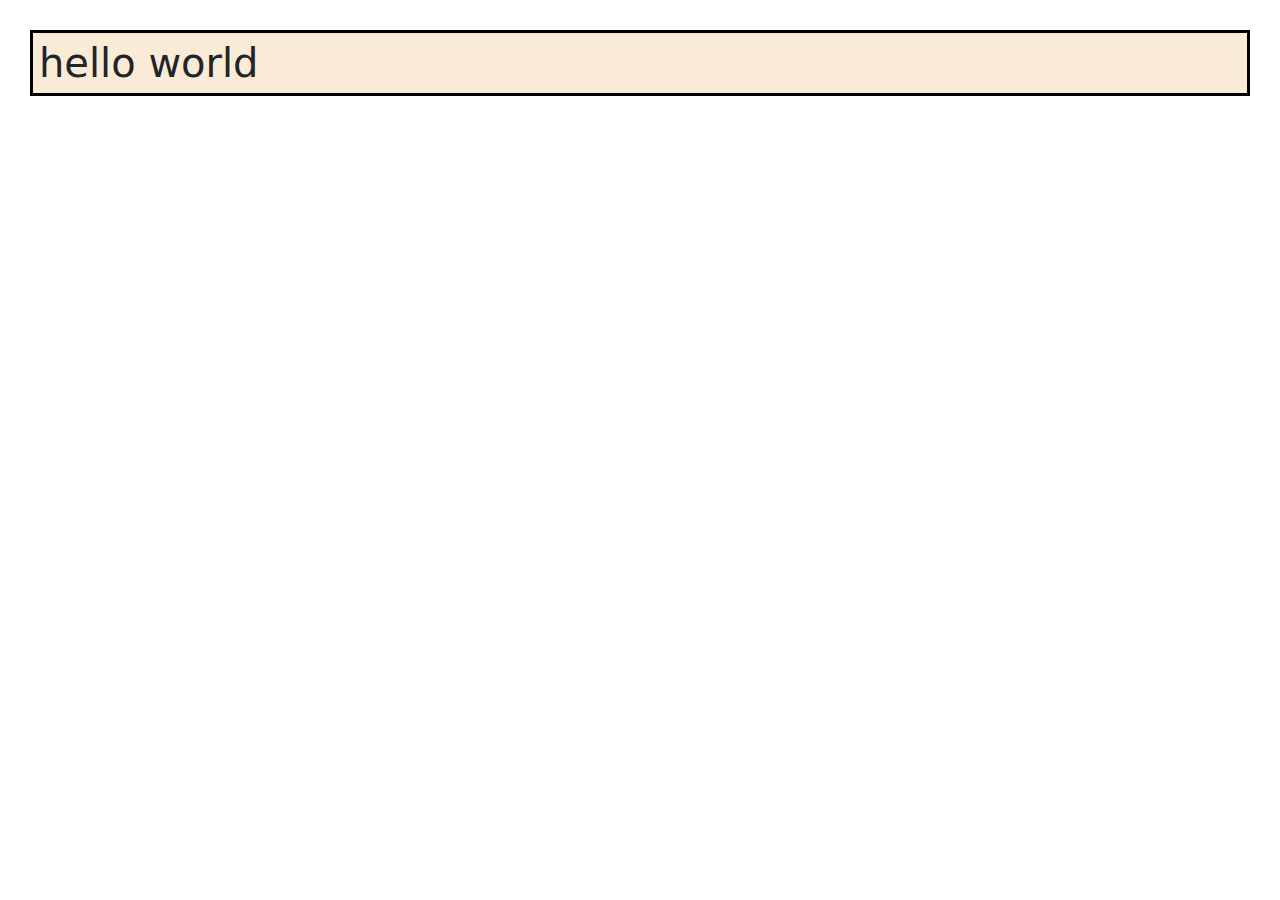
==== bootstrap-5.3.1-dist/form login/login.html @ d6946869 "Add files via upload" ====
<!DOCTYPE html>
<html lang="en">
  <head>
    <meta charset="UTF-8" />
    <meta name="viewport" content="width=device-width, initial-scale=1.0" />
    <title>Form login</title>

    <!-- bootstrap -->
    <link rel="stylesheet" href="../css/bootstrap.min.css" />
    <!-- style css -->
    <link rel="stylesheet" href="style.css" />
  </head>

  <body>
    <h1>hello world</h1>
    <script src="../js/bootstrap.bundle.min.js"></script>
  </body>
</html>
---- bootstrap-5.3.1-dist/form login/style.css ----
h1 {
  background-color: antiquewhite;
  padding: 6px;
  margin: 30px;
  border: solid black;
}
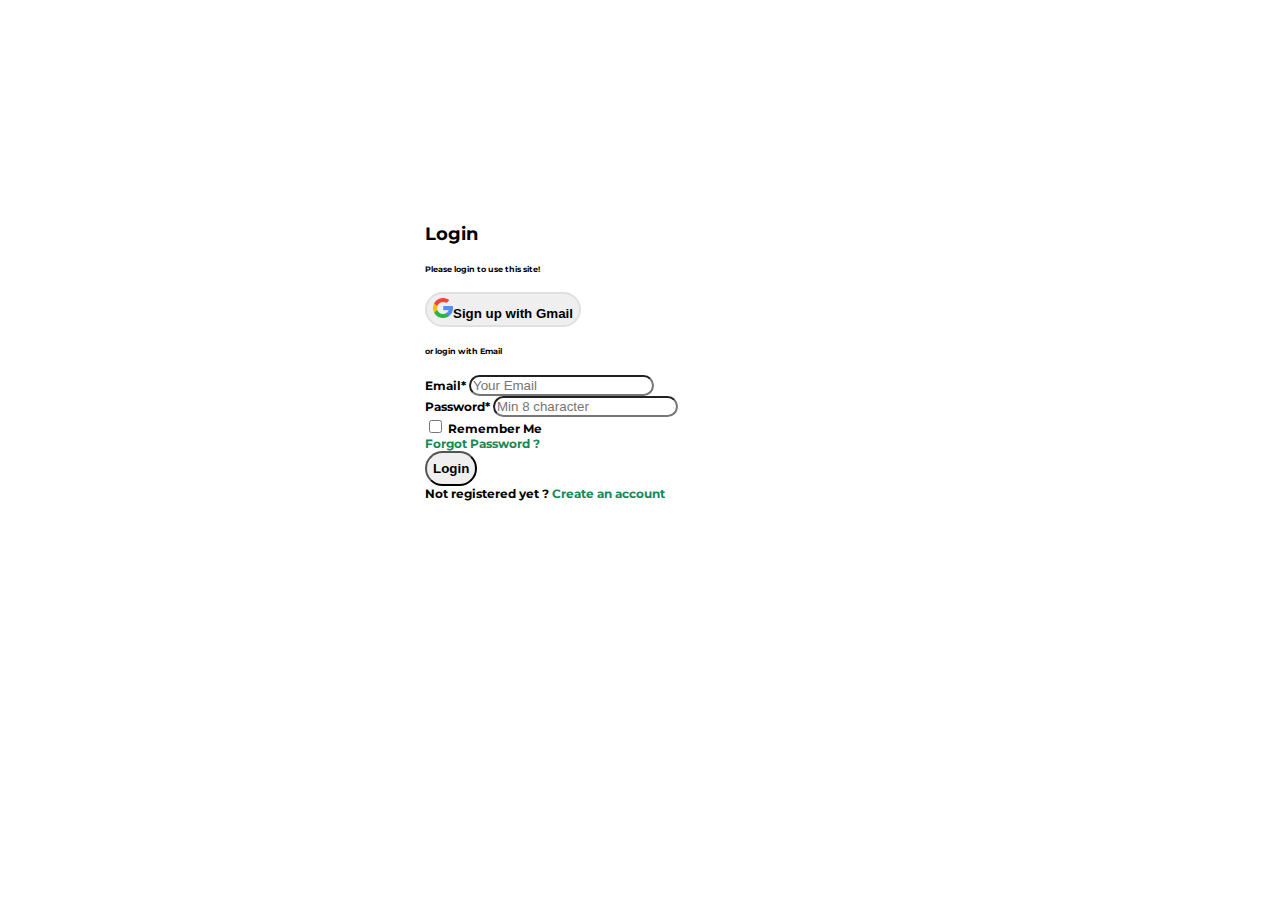
==== commit 75b4e167: "Add files via upload" ====
--- a/bootstrap-5.3.1-dist/form login/login.html
+++ b/bootstrap-5.3.1-dist/form login/login.html
@@ -6,13 +6,87 @@
     <title>Form login</title>
 
     <!-- bootstrap -->
-    <link rel="stylesheet" href="../css/bootstrap.min.css" />
+    <link rel="stylesheet" href="../../css/bootstrap.min.css" />
     <!-- style css -->
     <link rel="stylesheet" href="style.css" />
   </head>
 
   <body>
-    <h1>hello world</h1>
-    <script src="../js/bootstrap.bundle.min.js"></script>
+    <div class="container">
+      <div class="card login-form">
+        <div class="card-body">
+          <h2 class="card-title">Login</h2>
+          <h6 class="card-subtitle text-muted mb-5">
+            Please login to use this site!
+          </h6>
+
+          <div class="d-grid mt-5 mb-4">
+            <button type="submit" class="btn btn-light btn-gmail">
+              <img src="google.png" alt="Gmail" class="img-google me-2" />Sign
+              up with Gmail
+            </button>
+          </div>
+
+          <h6 class="card-subtitle text-muted mb-4 text-center">
+            or login with Email
+          </h6>
+          <form>
+            <div class="mb-4">
+              <label for="exampleInputEmail1" class="form-label">Email*</label>
+              <input
+                type="email"
+                class="form-control"
+                id="exampleInputEmail1"
+                aria-describedby="emailHelp"
+                placeholder="Your Email"
+              />
+            </div>
+            <div class="mb-3">
+              <label for="exampleInputPassword1" class="form-label"
+                >Password*</label
+              >
+              <input
+                type="password"
+                class="form-control"
+                id="exampleInputPassword1"
+                placeholder="Min 8 character"
+              />
+            </div>
+
+            <div class="d-flex justify-content-between">
+              <div class="mb-3 form-check">
+                <input
+                  type="checkbox"
+                  class="form-check-input"
+                  id="exampleCheck1"
+                />
+                <label class="form-check-label" for="exampleCheck1"
+                  >Remember Me</label
+                >
+              </div>
+
+              <div>
+                <a href="#" class="link">Forgot Password ?</a>
+              </div>
+            </div>
+
+            <div class="d-grid mt-5">
+              <button type="submit" class="btn btn-success btn-login">
+                Login
+              </button>
+            </div>
+
+            <div class="mt-3">
+              <label
+                >Not registered yet ?
+                <a href="#" class="link">Create an account</a></label
+              >
+            </div>
+          </form>
+        </div>
+      </div>
+    </div>
+
+    <script src="../../js/bootstrap.min.js"></script>
   </body>
 </html>
--- a/bootstrap-5.3.1-dist/form login/style.css
+++ b/bootstrap-5.3.1-dist/form login/style.css
@@ -1,6 +1,58 @@
-h1 {
-  background-color: antiquewhite;
-  padding: 6px;
-  margin: 30px;
-  border: solid black;
+@import url("https://fonts.googleapis.com/css2?family=Montserrat:wght@300;400;500;600;700&display=swap");
+
+body,
+html {
+  font-family: "Montserrat", sans-serif;
+  font-size: 12px;
+  background-color: white;
+  height: 100%;
+  font-weight: 700;
 }
+
+.container {
+  height: 100%;
+  display: flex;
+  align-items: center;
+  justify-content: center;
+}
+
+.login-form {
+  height: 500px;
+  width: 430px;
+  padding: 0 35px;
+  background-color: white;
+  border: none;
+}
+
+input[type="email"],
+input[type="password"] {
+  border-radius: 20px;
+}
+
+.btn-login {
+  height: 35px;
+  border-radius: 20px;
+  font-weight: 700;
+}
+
+.link {
+  color: #198754;
+  text-decoration: none;
+}
+
+.link:hover {
+  color: #198754;
+  text-decoration: none;
+}
+
+.btn-gmail {
+  height: 35px;
+  border: 2px solid rgb(224, 224, 224);
+  border-radius: 20px;
+  font-weight: 700;
+}
+
+.img-google {
+  height: 20px;
+  width: 20px;
+}
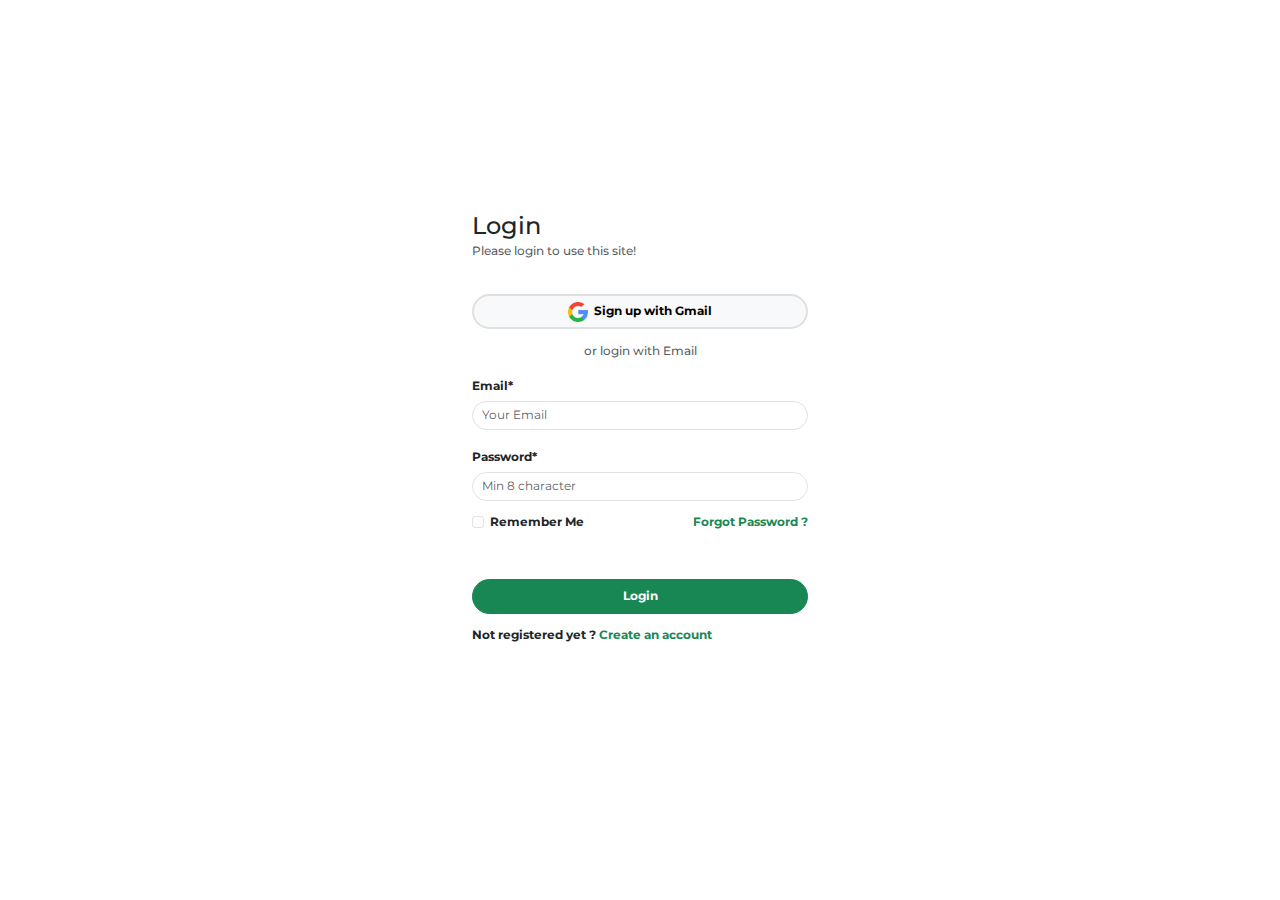
==== commit 0a9e68f3: "Update login.html" ====
--- a/bootstrap-5.3.1-dist/form login/login.html
+++ b/bootstrap-5.3.1-dist/form login/login.html
@@ -6,7 +6,7 @@
     <title>Form login</title>
 
     <!-- bootstrap -->
-    <link rel="stylesheet" href="../../css/bootstrap.min.css" />
+    <link rel="stylesheet" href="../css/bootstrap.min.css" />
     <!-- style css -->
     <link rel="stylesheet" href="style.css" />
   </head>
@@ -87,6 +87,6 @@
       </div>
     </div>
 
-    <script src="../../js/bootstrap.min.js"></script>
+    <script src="../js/bootstrap.min.js"></script>
   </body>
 </html>
